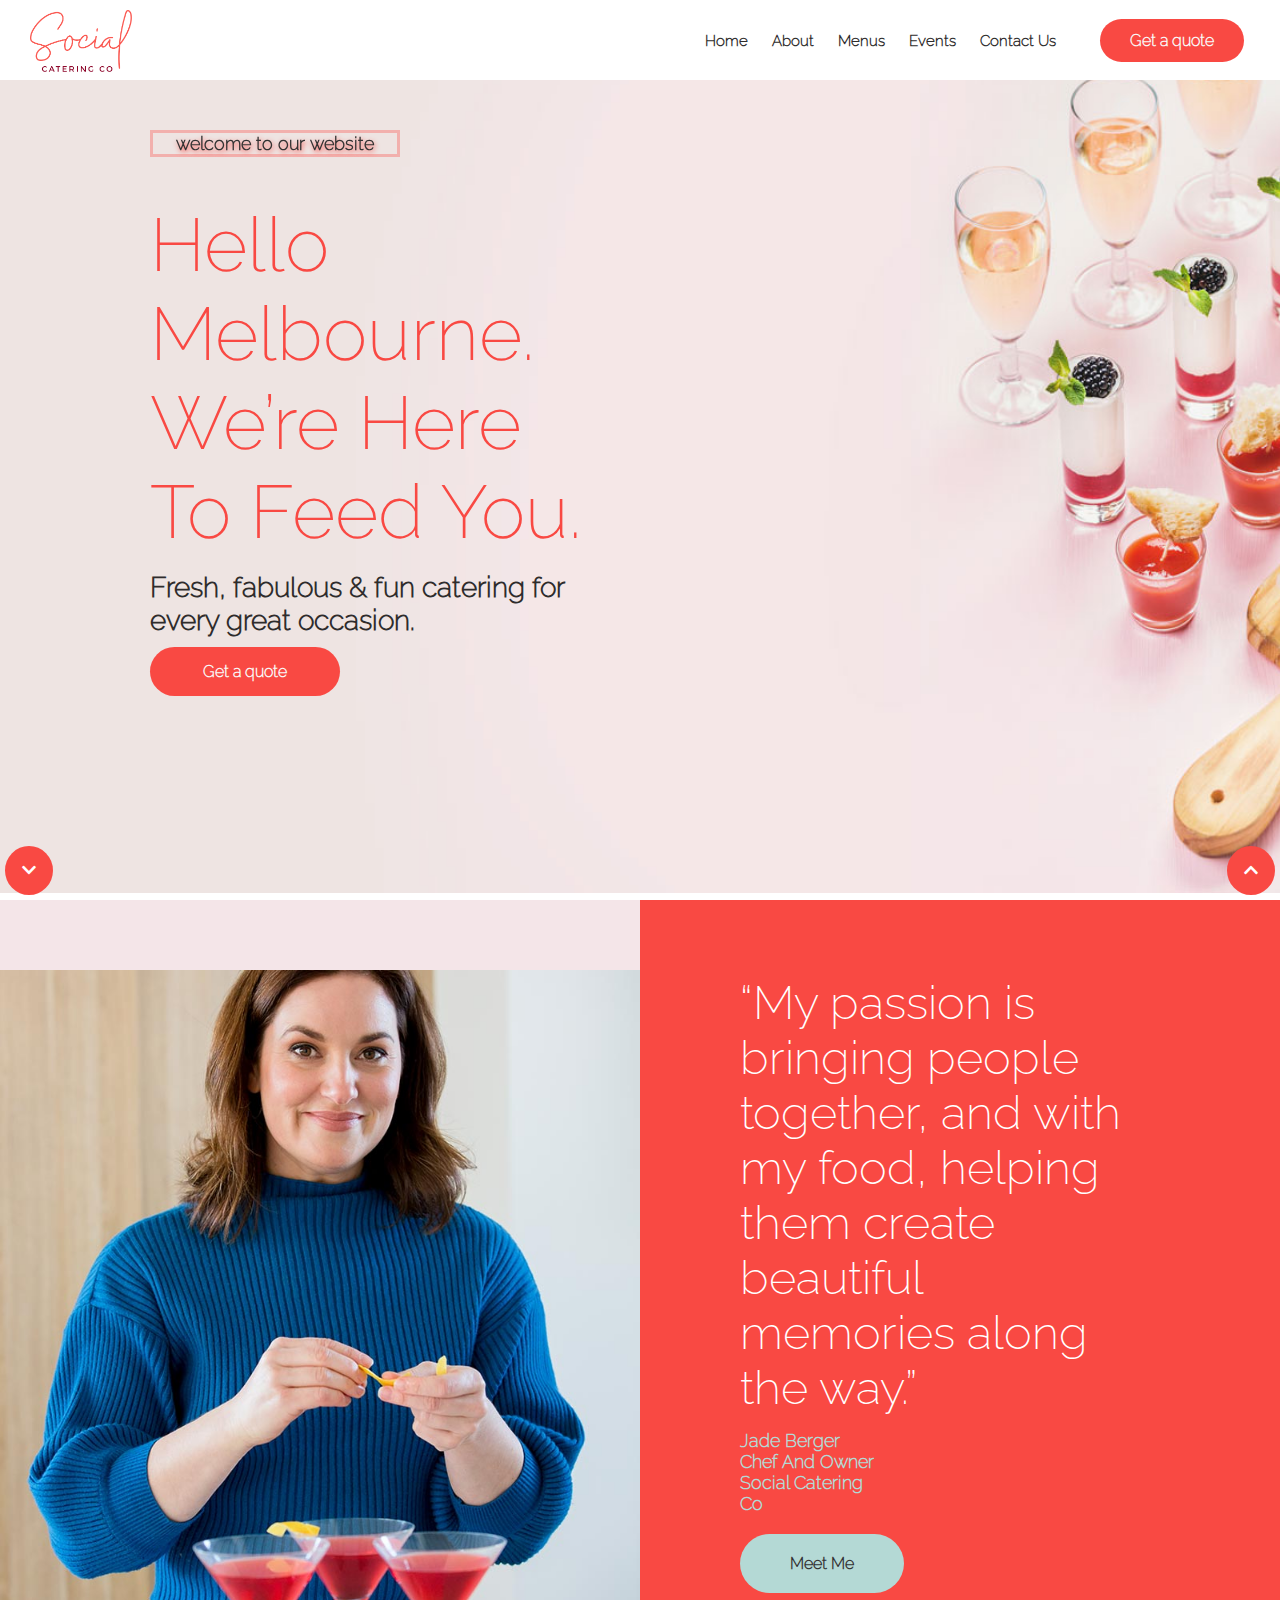
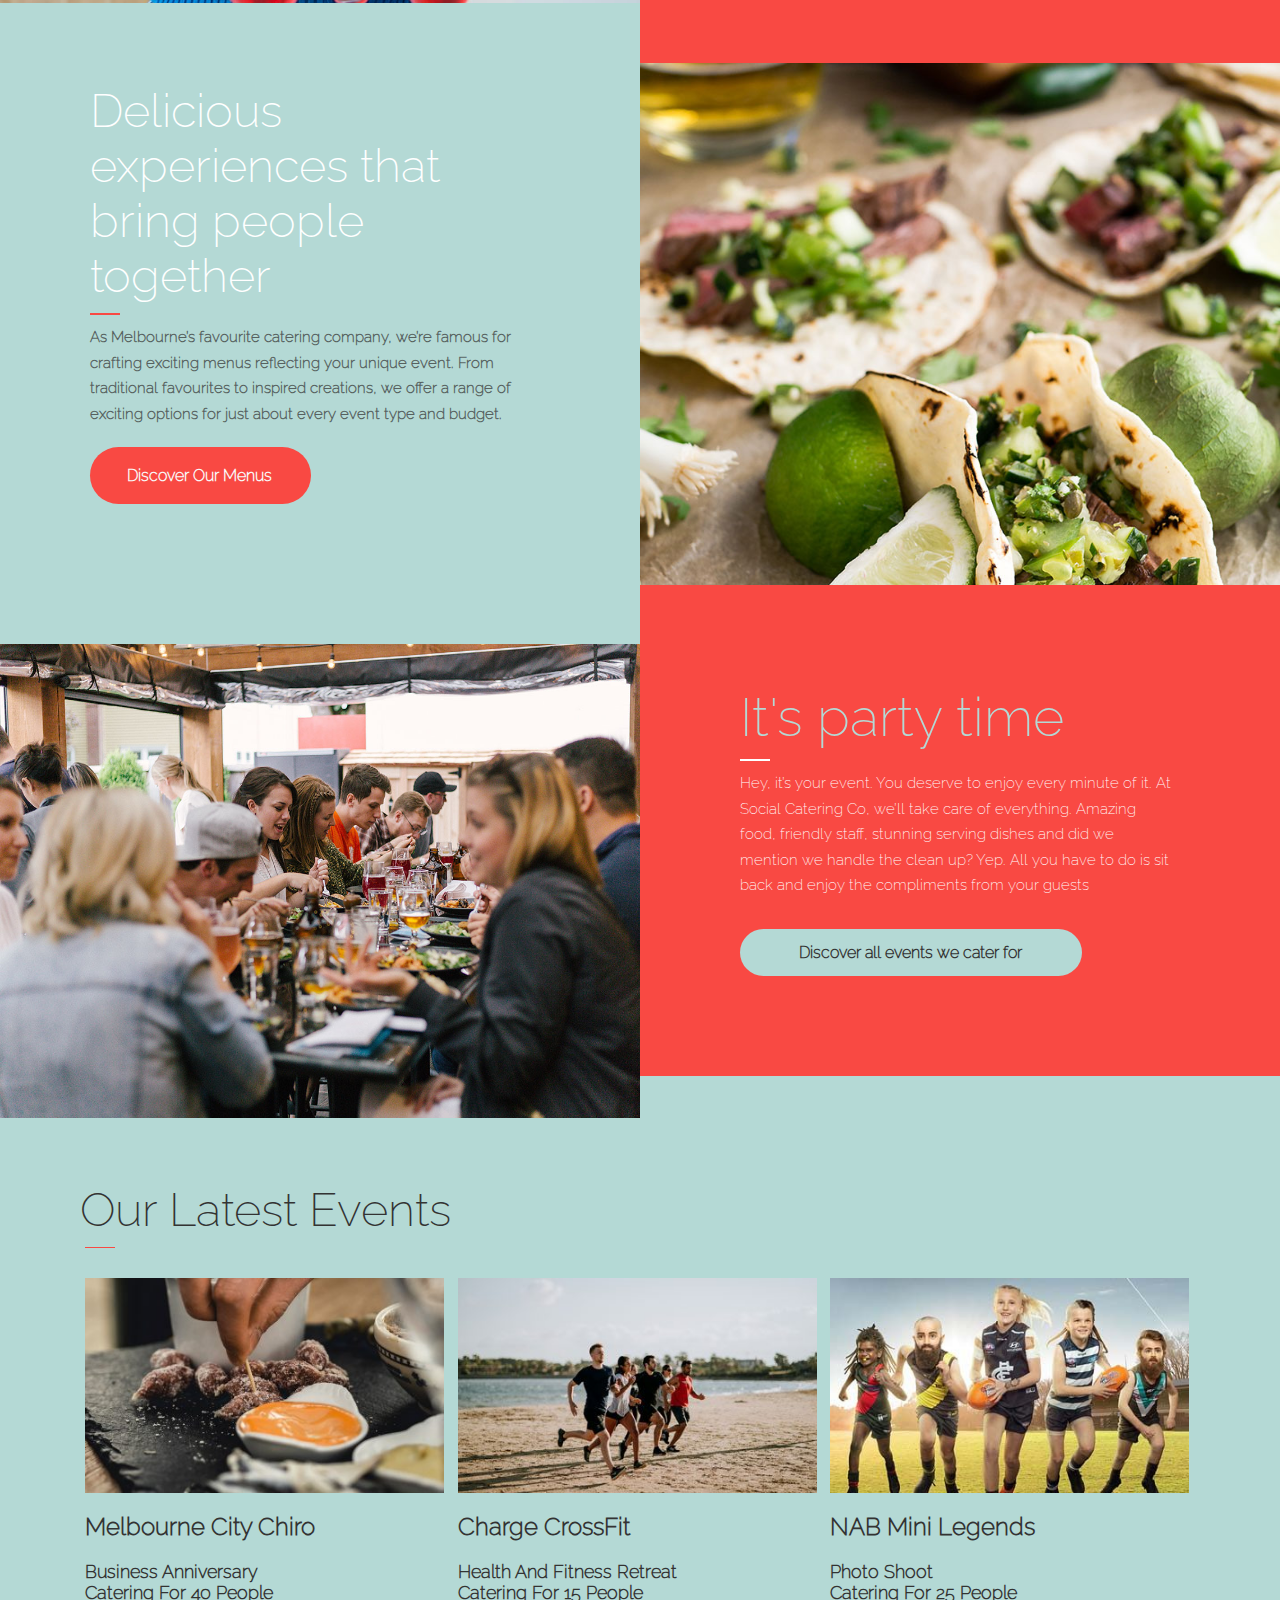
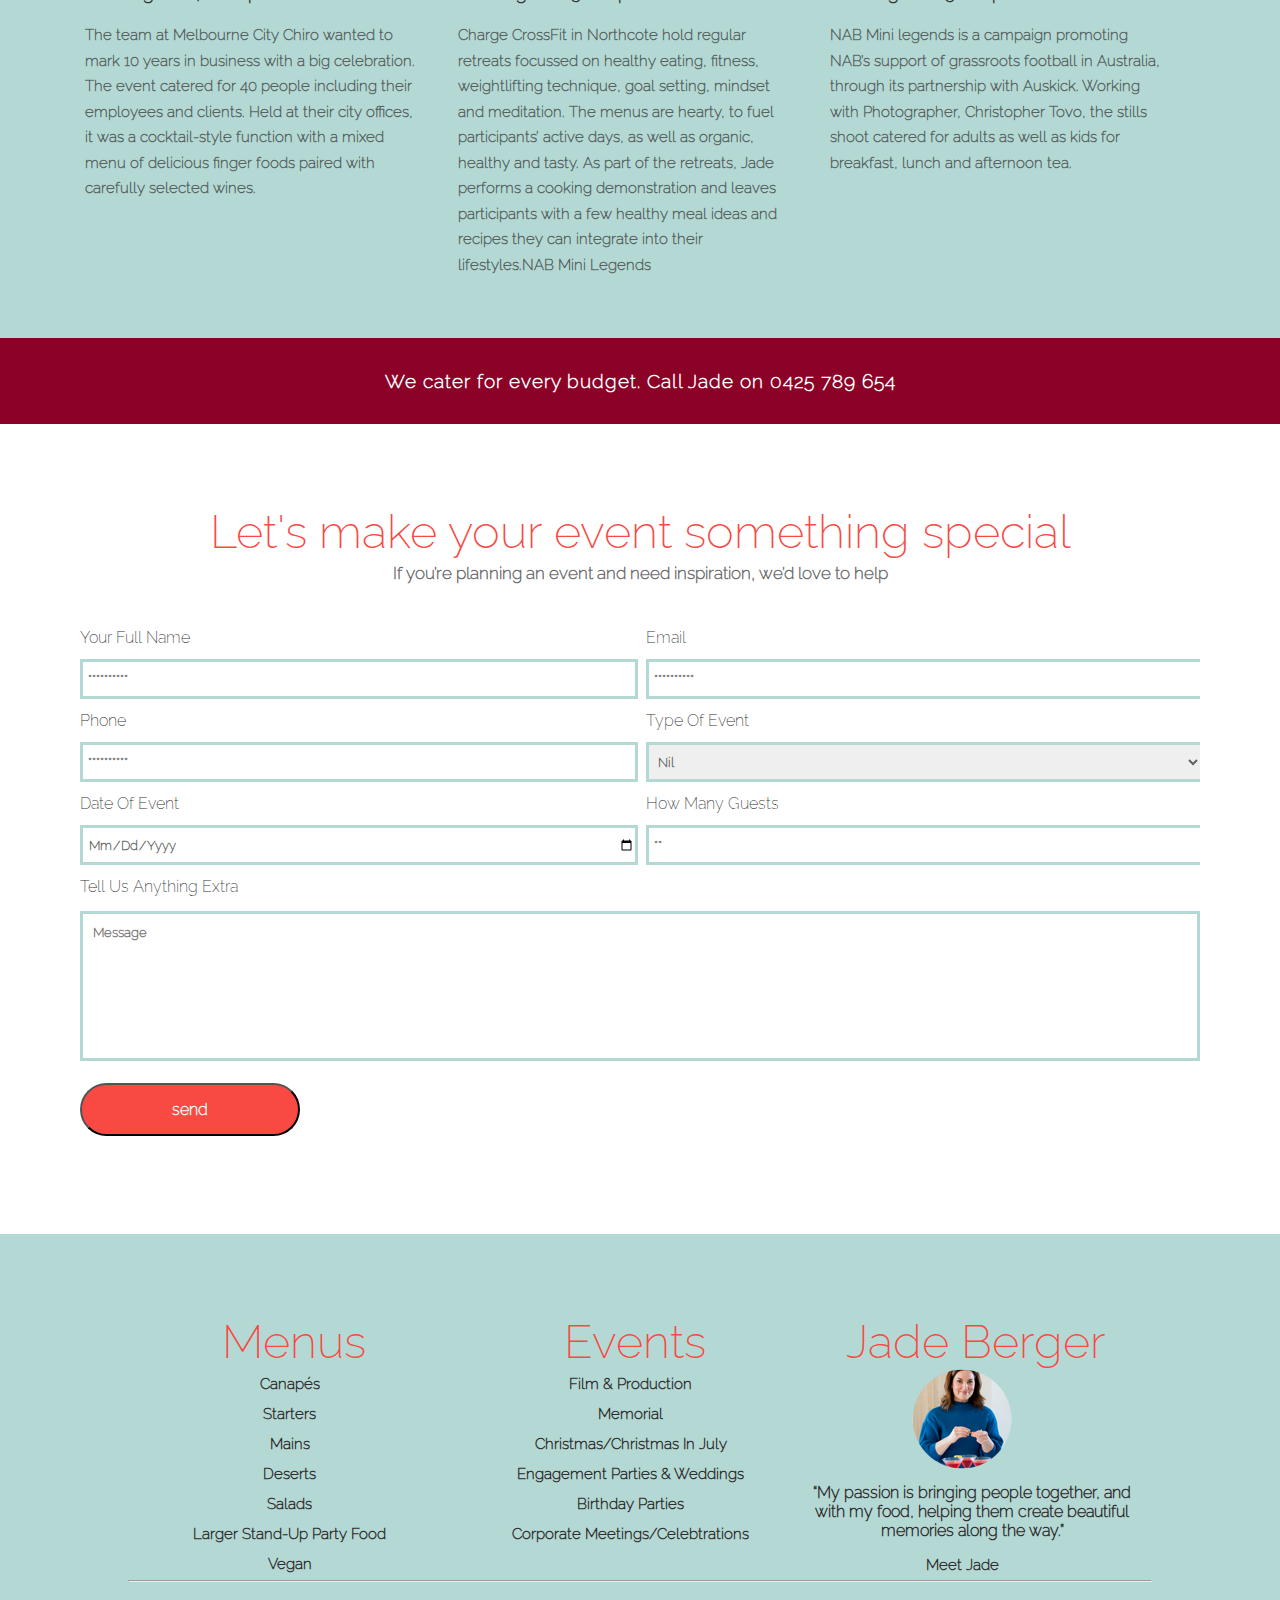
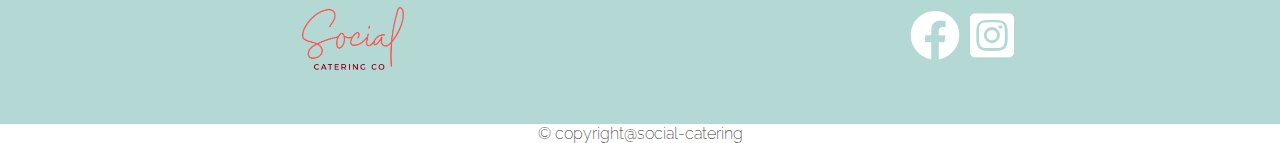
==== index.html @ 8fc6dffb "first-commit" ====
<!DOCTYPE html>
<html lang="en">
    <head>
        <meta charset="UTF-8">
        <title>Social Catering Co</title>
        <script src='https://www.google.com/recaptcha/api.js'></script>
        <link rel="stylesheet" href="assets/css/all.min.css">
        <link rel="stylesheet" href="assets/css/style.min.css">
    </head>
    <body>
        <div class="home-header" id="home">
            <div class="navbar">
                <div class="container">
                <div class="logo">
                    <img class="logo-img" src="/assets/img/logo.png" alt="logo">
                </div>
                <div class="nav">
                    <ul class="list">
                        <li class="list-item"><a class="list-link" href="#home">home</a></li>
                        <li class="list-item"><a class="list-link" href="#about">about</a></li>
                        <li class="list-item"><a class="list-link" href="#menus">menus</a></li>
                        <li class="list-item"><a class="list-link" href="#events">events</a></li>
                        <li class="list-item"><a class="list-link" href="quate.html">contact us</a></li>
                        <li class="list-item"><a class="button-link" href="quate.html" target="_blank"><span class="capital">get</span> a quote</a></li>
                    </ul>               
                </div>   
            </div>
             <!-- <div class="head-button">
                <a class="button-link" href="#">get a quote</a>
            </div> -->
      
        </div>
                <div class="welcome">
                    welcome to our website
                </div>
                <div class="header-content">
                    <div class="container">
                    <h1 class="header-content-title">hello melbourne. we’re here to feed you.</h1>
                    <p class="header-content-desc"><span class="capital">fresh,</span> fabulous & fun catering for every great occasion.</p>
                    <a class="button-link" href="quate.html" target="_blank"><span class="capital">get</span> a quote</a>
                
                    </div>                   
                </div>
        
            
        </div>
        <!--End of home-header-->

        <div class="chef" id="about">
            <div class="chef-pic">
                <img class="chef-img" src="assets/img/jade-drinks.jpg" alt="chef picture">
                <!--<div class="overlay">
                    <div class="overlay-content">
                    <h2 class="overlay-head">i'm jade</h2>
                </div>
            </div>-->
                
            </div>
            
            <div class="chef-info">
                <div class="container">
                <h2 class="title">
                   <span class="capital"> “my</span> passion is bringing people together, and with my food, helping them create beautiful memories along the way.”
                </h2>
                <h5 class="chef-name">
                    jade berger chef and owner
                    social catering co
               </h5>
                <a class="button-link" href="about.html" target="_blank">meet me</a>
            
                </div>
            </div>
        </div>
        <!--End of chef-->
        <div class="experiences"  id="menus">
                <div class="experience-example">
                    <div class="container">
                    <h2 class="title"><span class="capital">delicious</span> experiences that bring people together</h2>
                    <div class="line"></div>
                    <p class="description"><span class="capital">as melbourne’s </span>favourite catering company, we’re famous for crafting exciting menus reflecting your unique event. From traditional favourites to inspired creations, we offer a range of exciting options for just about every event type and budget.</p>
                    <a class="button-link" href="menus.html">discover our menus</a>
                    </div>
                </div>
            <div class="experience-pic">
                <img class="experience-img" src="assets/img/mexican.jpg" alt="mexican">
            </div>
        </div>
        <div class="co-events" id="events">
            <div class="event-pic">
                <img class="event-img" src="assets/img/company-events.jpg" alt="company events">
            </div>
            <div class="party">
                <div class="container">
                <h2 class="title"><span class="capital">it's</span> party time</h2>
            
                <div class="line"></div>
                <p class="description"><span class="capital">hey</span>, it’s your event. <span class="capital">you</span> deserve to enjoy every minute of it. <span class="capital">at social catering co,</span> we’ll take care of everything. <span class="capital">amazing</span> food, friendly staff, stunning serving dishes and did we mention we handle the clean up? Yep. All you have to do is sit back and enjoy the compliments from your guests
                </p>
                <a class="button-link" href="menus.html"><span class="capital">discover</span> all events we cater for </a>
               </div>
        </div>
    </div>
    <!--End of co-event-->

    <div class="least-Events">
        
        <div class="event-head">
            <h2 class="title">our latest events</h2>
            <div class="line"></div>
        </div>
        <div class="container">
        <div class="event-example">
            <img class="event-example-img" src="assets/img/1.jpg" alt="Melbourne City Chiro">
            <h3 class="event-header">melbourne city chiro</h3>
            <h4 class="event-sub-header">business anniversary catering for 40 people</h4>
            <p class="description"><span class="capital">the</span> team at <span class="capital">melbourne city chiro </span> wanted to mark 10 years in business with a big celebration. <span class="capital">the</span> event catered for 40 people including their employees and clients. <span class="capital">held</span> at their city offices, it was a cocktail-style function with a mixed menu of delicious finger foods paired with carefully selected wines.</p>
        </div>
        <div class="event-example">
            <img class="event-example-img" src="assets/img/2.jpg" alt="Charge CrossFit">
            <h3 class="event-header">Charge CrossFit</h3>
            <h4 class="event-sub-header">health and fitness retreat
                catering for 15 people</h4>
            <p class="description"><span class="capital">charge crossFit</span> in <span class="capital">northcote</span> hold regular retreats focussed on healthy eating, fitness, weightlifting technique, goal setting, mindset and meditation. The menus are hearty, to fuel participants’ active days, as well as organic, healthy and tasty. As part of the retreats, Jade performs a cooking demonstration and leaves participants with a few healthy meal ideas and recipes they can integrate into their lifestyles.NAB Mini Legends</p>
        </div>
        <div class="event-example">
            <img class="event-example-img" src="assets/img/3.jpg" alt="NAB Mini Legends">
            <h3 class="event-header">NAB Mini Legends</h3>
            <h4 class="event-sub-header" ><span class="capital">photo shoot<br>
                catering </span>for 25 people</h4>
            <p class="description"><span class="uppercase">nab</span> <span class="capital">mini</span> legends is a campaign promoting NAB’s support of grassroots football in Australia, through its partnership with Auskick. Working with Photographer, Christopher Tovo, the stills shoot catered for adults as well as kids for breakfast, lunch and afternoon tea.</p>
        </div>
    </div>
    </div>
    <!--End of least Events-->
    <div class="phone">
        <div class="phone-number">
            <span class="capital">we</span>
            cater for every budget. <span class="capital">call jade</span> on 0425 789 654
        </div>
    </div>
    <!--End of phone-->
    <div class="contact" id="contact-us">
        <div class="contact-header">
            <h2 class="title">
                <span class="capital">let's</span> make your event something special
            </h2>
            <p class="description">
                <span class="capital">if</span> you’re planning an event and need inspiration, we’d love to help
            </p>
        </div>
        <form  method="post" class="contact-form">
            <div class="container">
        <div class="inputs-1">
            <label for="full-name" class="labels">your full name</label><br>
            <input type="text" name="full-name" id="full-name" placeholder="**********" required class="inputs"/><br>
            <label for="phone" class="labels">phone</label><br>
            <input type="tel" name="phone" id="phone" placeholder="**********" class="inputs"/><br>
            <label for="date" class="labels">date of event</label><br>
            <input type="date" name="date" id="date" class="inputs"/><br>
        </div>
        <div class="inputs-2">
            <label for="email" class="labels">email</label><br>
            <input type="email" name="email" id="email" placeholder="**********" required class="inputs"/><br>
            <label for="event-type" class="labels">type of event</label><br>
            <select name="type of event" id="event-type" class="inputs">
                <option value="option-one" class="option">nil</option>
                <option value="option-two" class="option">memorial</option>
                <option value="option-three" class="option">christmas/ christmas in july</option>
                <option value="option-four" class="option">engagement parties & weddings</option>
                <option value="option-five" class="option">burthday parties</option>
                <option value="option-six" class="option">weddings</option>
                <option value="option-seven" class="option">corporate meetings / celebration</option>
                <option value="option-eight" class="option">other</option>
            </select> <br>
            <label for="guests" class="labels">how many guests</label><br>
            <input type="text" placeholder="**" class="inputs"/><br>
        </div>
        </div>
        <label for="message" class="labels">tell us anything extra</label><br>
        <textarea name="message" id="message" cols="30" rows="10" class="textarea-input" placeholder="message"></textarea>
        <div class="g-recaptcha" data-sitekey="6Ldbdg0TAAAAAI7KAf72Q6uagbWzWecTeBWmrCpJ"></div>  <!---RECAPTCHA-->
        <input type="submit" value="send" class="button-link">
    </form>
    <!-- <input list="type of event">
    <datalist id="type of event">
        <option> 
         <option value="nil">
         <option value="memorial js">
         <option value="christmas/ christmas in july">
         <option value="engagement parties & weddings">
         <option value="burthday parties"> 
         <option value="weddings">            
         <option value="corporate meetings / celebration">
         <option value="other">
     </datalist> -->
    </div>
    <!--End of contact-->
    
    <div class="creator-info">
        <div class="container">
        <div class="creator-info-item">
            <h4 class="title">menus</h4>
            <ul class="list">
                <li class="list-item"><a href="#" class="list-link">canapés</a></li>
                <li class="list-item"><a href="#" class="list-link">starters</a></li>
                <li class="list-item"><a href="#" class="list-link">mains</a></li>
                <li class="list-item"><a href="#" class="list-link">deserts</a></li>
                <li class="list-item"><a href="#" class="list-link">salads</a></li>
                <li class="list-item"><a href="#" class="list-link">larger stand-up party food</a></li>
                <li class="list-item"><a href="#" class="list-link">vegan</a></li>
            </ul>
        </div>
        <div class="creator-info-item">
            <h4 class="title">events</h4>
            <ul class="list">
                <li class="list-item"><a href="#" class="list-link">Film & Production</a></li>
                <li class="list-item"><a href="#" class="list-link">Memorial</a></li>
                <li class="list-item"><a href="#" class="list-link">Christmas/Christmas in July</a></li>
                <li class="list-item"><a href="#" class="list-link">Engagement Parties & Weddings</a></li>
                <li class="list-item"><a href="#" class="list-link">Birthday parties</a></li>
                <li class="list-item"><a href="#" class="list-link">Corporate Meetings/Celebtrations</a></li>
            </ul>
            
        </div>
        <div class="creator-info-item">
            <h4 class="title">jade berger</h4>
            <div class="jade-info">
                <img class="jade-photo" src="assets/img/4.png" alt="jade">
                <a href="#" class="link">“My passion is bringing people together, and with my food, helping them create beautiful memories along the way.”
                    </a>
                <a href="#" class="list-link">Meet Jade</a>
            </div>
            
        </div>
    </div>
        <hr class="line">
        <div class="footer" id="footer">
            <div class="logo">
                <img class="logo-img" src="/assets/img/logo.png" alt="logo">
            </div>
            <div class="socail">
               <a class="icon" href="https://www.facebook.com/"> <i class="fab fa-facebook"></i></a>
               <a class="icon" href="https://www.instagram.com/"> <i class="fab fa-instagram-square"></i></a>
            </div>
        </div>
    </div>
    <div class="End">
    <div class="arrow">
        <a href="#footer" class="down-link"><i class="fas fa-chevron-down"></i></a>
        <a href="#home" class="up-link"><i class="fas fa-chevron-up"></i></a>
    </div>
        <div class="copyright">&#169; copyright@social-catering</div>
    
</div>
    </body>
</html>
---- assets/css/style.min.css ----
*{margin:0;padding:0;box-sizing:border-box}html{--mainColor:#f94943;--mainColorOp:#f9494356;--secColor:rgb(46, 44, 44);--mainColorOp2:#f9494383;--backColor:rgb(180, 217, 213)}@font-face{src:url(../Raleway-ExtraLight.ttf);font-family:Raleway}body{font-family:Raleway,Sans-serif;text-shadow:#f94943;color:#333}.navbar{width:100%;margin:auto;overflow:hidden;height:80px;background-color:#fff;position:fixed}.navbar .container{margin:10px}@media (max-width:576px){.navbar{height:90px;padding:0}.navbar .container{margin:10px 0;padding:0}}.logo{float:left;width:52%;margin-left:20px}@media (max-width:576px){.logo{width:20%;margin-left:10px}}@media (min-width:576px) and (max-width:767.98px){.logo{width:30%}}.logo-img{width:101.63px}@media (max-width:576px){.logo-img{width:96px}}.nav{overflow:hidden;margin:0;padding-top:9px;height:100%}@media (max-width:576px){.nav{width:73%;margin-right:0;padding-top:20px}}.list{list-style:none}.list-item{display:inline-block;margin-left:20px}.list-link{text-decoration:none;color:var(--secColor);text-transform:capitalize;font-size:15px;font-weight:600}.list-link:hover{padding:8px 5px;transition:.75s;background-color:var(--mainColorOp);text-shadow:5px 2px 5px var(--mainColor);font-weight:bolder}@media (max-width:576px){.list{margin-left:6px}.list-item{margin-left:7px}.nav .button-link{width:120px;font-size:10px}.nav .list-link{font-size:12px}}@media (min-width:576px) and (max-width:767.98px){.list{margin-left:0}.list-item{margin-left:4px}.list-item{margin-top:0}.nav .button-link{width:120px;font-size:10px}.nav .list-link{font-size:12px}}.button-link{display:block;color:#f9f9f9;background-color:var(--mainColor);text-decoration:none;border-radius:50px;font-weight:600}.list .button-link{margin-left:20px;padding:12px 30px}@media (max-width:576px){.list-item .button-link{width:70px;margin-left:0;padding:8px}}.header-content{background-image:url(../img/Social-catering.jpg);background-size:cover;height:100vh;text-align:left;padding-top:200px;background-position-x:-72px;background-position-y:-7px;background-repeat:no-repeat;padding-left:150px;background-attachment:fixed}.header-content-title{width:100%;font-weight:100;font-size:75px;text-transform:capitalize;color:var(--mainColor)}@media (max-width:576px){.header-content-title{font-size:40px;width:261px;margin-top:20px}}@media (min-width:576px) and (max-width:767.98px){.header-content-title{font-size:40px;width:261px;margin-top:20px}}.header-content .container{width:39%}@media (max-width:576px){.header-content .container{width:90%}}.header-content-desc{font-size:28px;color:var(--secColor);font-weight:600;padding-top:15px}@media (max-width:576px){.header-content-desc{font-size:16px}}@media (min-width:576px) and (max-width:767.98px){.header-content-desc{font-size:18px}}.capital{text-transform:capitalize}.header-content .button-link{width:190px;margin-top:10px;padding:15px 40px;text-align:center}.welcome{font-size:18px;position:sticky;top:130px;left:150px;border:3px solid var(--mainColorOp);width:250px;text-align:center;text-shadow:1px 2px 5px var(--mainColor);font-weight:600;animation-name:welcome;position:absolute;animation-duration:4s;animation-timing-function:linear;animation-delay:1s;animation-iteration-count:infinite;animation-direction:alternate-reverse}@keyframes welcome{from{left:20px}to{left:200px;background-color:var(--mainColorOp2);color:#fff}}@media (max-width:576px){.welcome{font-size:15px}}.chef{overflow:hidden;background-color:#f4e5e8;background-size:cover}.chef-pic{width:50%;float:left;margin:auto}.chef-img{width:100%;margin-left:0;margin-top:70px;display:block}.chef-info{width:50%;background-color:var(--mainColor);text-align:center;float:left;margin:auto;height:100%}@media (max-width:576px){.chef-info,.chef-pic{float:none;width:100%;margin-top:0;padding-top:0}.chef-info{margin-top:-5px;margin-bottom:60px}}@media (min-width:576px) and (max-width:767.98px){.chef-info,.chef-pic{float:none;width:100%;margin-top:0;padding-top:0}.chef-info{margin-top:-5px;margin-bottom:60px}}.chef .container{margin:75px 100px;text-align:left}.title{width:93%;font-size:47px;font-weight:lighter;color:#fff}.chef-name{color:var(--backColor);font-size:18px;width:31%;margin-top:15px;text-transform:capitalize}.chef .button-link{margin-top:20px;background-color:var(--backColor);width:fit-content;padding:20px 50px;text-transform:capitalize;color:#333}@media (max-width:576px){.chef .title{font-size:35px;width:120%;padding:0;margin-top:0}.chef .container{padding:60px;margin:0}.chef-name{font-size:smaller}.chef .button-link{width:80px;padding:8px 5px;font-size:12px;text-align:center;margin-top:6px}}@media (min-width:576px) and (max-width:767.98px){.chef .title{font-size:35px;width:100%;padding:0;margin-top:0}.chef-name{font-size:18px}.chef .button-link{width:120px;padding:8px 5px;font-size:15px;text-align:center;margin-top:20px}}.experiences{overflow:hidden;margin-top:-65px}.experiences .container{padding:120px 90px;margin-top:-40px;overflow:hidden}.experience-example{width:50%;background-color:var(--backColor);float:left;margin:auto;height:100%}@media (max-width:576px){.experience-example{float:none;width:100%;margin-top:0;padding-top:0}.experience-example{margin-top:0}}.experience-title{color:var(--mainColor);width:74%;font-size:47px;font-weight:lighter}@media (max-width:576px){.experience-title{width:100%}}.line{background-color:var(--mainColor);height:2px;width:30px;margin-top:10px;margin-bottom:10px}.description{line-height:34px;color:#333;font-weight:bolder;width:96%}@media (max-width:576px){.experiences .description{margin-bottom:0}}.experiences .button-link{width:221px;padding:19px 37px;margin-top:20px;text-transform:capitalize;margin-bottom:0}.experience-pic{width:50%;float:left;margin-top:60px}@media (max-width:576px){.experience-pic{float:none;width:100%;margin-top:0;padding-top:0}}.experience-img{width:100%}@media (max-width:576px) and (min-width:576px) and (max-width:767.98px){.experience-img{margin-top:0}}.co-events{overflow:auto;margin-top:-122px;background-color:var(--backColor)}.event-pic{width:50%;margin:auto;float:left;margin-top:59px}.event-img{width:100%;height:474px}.party{width:50%;margin:auto;float:left;background-color:var(--mainColor);height:100%}.party .title{color:var(--backColor);font-size:54px;font-weight:lighter}.co-events .container{margin:100px}.party .description{width:98%;color:#fff;font-weight:lighter}.party .line{background-color:#fff}.party .button-link{width:342px;padding:14px 59px;color:#333;font-weight:bolder;background-color:var(--backColor);margin-top:30px}@media (max-width:576px){.party{float:none;width:100%;margin:0;padding-top:0;margin-left:0}.event-pic{float:none;width:100%;padding:0;margin-top:100px}.party-img{width:100%;margin:0;padding:0}.party .title{font-size:35px;padding:0;margin:0}.co-events .container{margin-top:-5px;margin-left:60px;padding:60px 0}.party .button-link{width:190px;padding:10px 8px;font-size:12px;text-align:center;margin-top:6px}}.least-Events{margin:0;background-color:var(--backColor);padding:60px 80px}@media (max-width:576px){.least-Events{float:none;width:100%;margin-top:-50px;padding-top:0;padding-left:60px}}.least-Events .container{overflow:auto}@media (max-width:576px){.least-Events .container{margin-top:0;padding-top:0;padding-left:0;margin:0}}.uppercase{text-transform:uppercase}.least-Events .title{text-transform:capitalize;color:#333}@media (max-width:576px){.least-Events .title{font-size:35px;padding:0;margin:0}}.event-example{width:30.33%;margin:auto;float:left;margin-right:28px;margin-top:20px;margin-left:5px}@media (max-width:576px){.event-example{float:none;width:100%;padding:0;margin-top:15px}}.event-example-img{width:359px}.least-Events .line{height:1px;margin-left:5px}.event-header{font-size:24px;margin:15px 0 20px;text-transform:capitalize}.event-sub-header{font-size:18px;font-weight:700;margin:15px 0 20px;text-transform:capitalize;width:71%}@media (max-width:576px){.event-example,.event-header{width:100%}.event-sub-header{width:80%}.event-example-img{width:90%}}.description{font-size:15px;width:100%;line-height:1.7;font-weight:600;color:#333333ba}@media (max-width:576px){.description{width:90%;font-size:14px}}.phone{background-color:#8c0227;text-align:center;padding:32px 0}.phone-number{color:#fff;font-size:19px;font-weight:600;letter-spacing:1px}@media (max-width:576px){.phone-number{font-size:14px}}@media (min-width:576px) and (max-width:767.98px){.phone-number{font-size:18px}}.contact{padding:80px}@media (max-width:576px){.contact{padding:60px}}.contact-header{text-align:center;margin-bottom:40px}@media (max-width:576px){.contact-header{width:100%}}.contact .title{color:var(--mainColor);width:100%}@media (max-width:576px){.contact .title{font-size:32px}}.contact .description{font-size:17px;margin-left:0}@media (max-width:576px){.contact .description{font-size:15px;margin-left:0}}.contact .container{overflow:hidden}.inputs-1{width:48%;float:left;margin-right:18px}@media (max-width:576px){.inputs-1{width:100%;float:none}}.inputs-2{width:48%;float:left;margin-left:10px}@media (max-width:576px){.inputs-2{width:100%;float:none;margin-left:0}}.inputs{width:558px;height:40px;margin:12px 0;color:rgba(51,51,51,.753);font-weight:700;text-transform:capitalize;font-family:Raleway;transition:width .4s ease-in-out;border:3px solid var(--backColor);padding-left:5px;cursor:pointer}@media (max-width:576px){.inputs{width:100%;float:none}}.option,.textarea-input{height:150px;width:100%;padding:10px;color:rgba(51,51,51,.753);font-weight:700;text-transform:capitalize;font-family:Raleway;transition:width .4s ease-in-out;margin-top:15px;border:3px solid var(--backColor);resize:none}.labels{text-transform:capitalize}.contact .button-link{padding:15px 90px;font-size:16px;font-family:Raleway;margin:18px 0}.g-recaptcha{margin-top:18px}.inputs :focus{border:4px solid #a6dbd6}.creator-info{background-color:var(--backColor);text-align:center;overflow:hidden}.creator-info .container{padding:80px 0;text-align:center;width:80%;margin:0 109px}.creator-info .list-item{display:block}.creator-info .list-link{line-height:30px}.creator-info .title{color:var(--mainColor);text-transform:capitalize;margin-left:26px}.creator-info-item{width:33.33%;float:left}.creator-info .line{width:80%;height:1px;color:#fff;margin:auto}.footer{margin-top:25px}.footer .logo{float:left;margin-bottom:10px}.footer .logo-img{margin-bottom:40px}.socail{width:100%}.icon{color:#fff;font-size:50px;margin-left:-18px;margin-right:24px;margin-top:20px}.icon :hover{color:var(--mainColor)}.fa-instagram-square{border-radius:50%}.jade-info .link{display:inline-block;text-decoration:none;color:#2e2c2c;font-weight:700;text-align:center;margin-top:10px;margin-left:20px;margin-bottom:10px}.jade-photo{display:inline-block}@media (max-width:576px){.creator-info .container{padding:60px 0;text-align:center;width:100%;margin:0}.creator-info .title{font-size:25px;font-weight:700}.creator-info-item{width:100%;float:none;margin-bottom:15px}.footer{margin-left:80px}}@media (min-width:576px) and (max-width:767.98px){.creator-info .container{padding:70px 0;text-align:center;width:90%;margin:0}.creator-info .title{font-size:29px;font-weight:700}.creator-info-item{width:100%;float:none;margin-bottom:20px}.footer{margin-left:80px}}@media (max-width:991.98px){.creator-info .container{padding:70px 0;text-align:center;width:90%;margin:0}.creator-info .title{font-size:29px;font-weight:700}.creator-info-item{width:100%;float:none;margin-bottom:20px}.footer{margin-left:80px}}.down-link,.up-link{display:inline-block;background-color:var(--mainColor);position:fixed;padding:15px 17px;color:#fff;border-radius:50%;margin:5px;transition:.23s}.up-link{right:0;bottom:0}.down-link{bottom:0;left:0}.End{text-align:center}.copyright{display:inline-block}
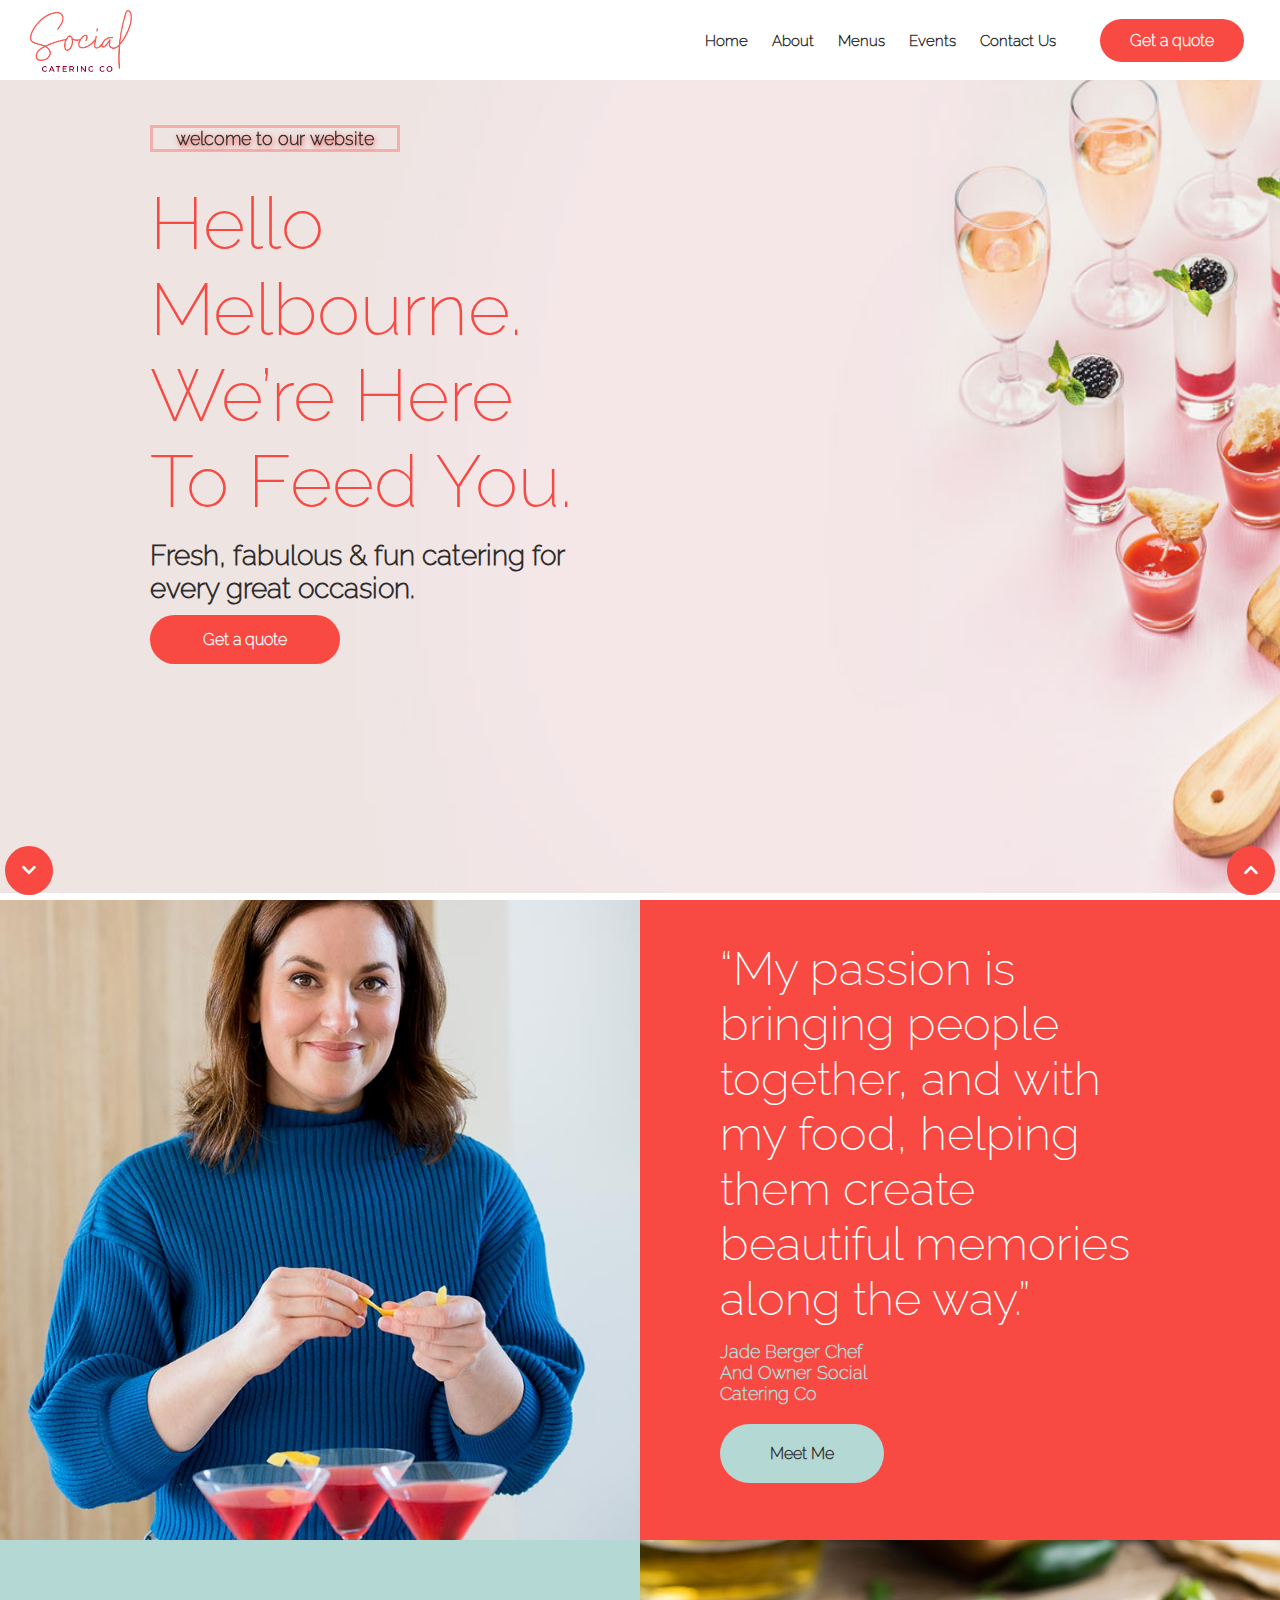
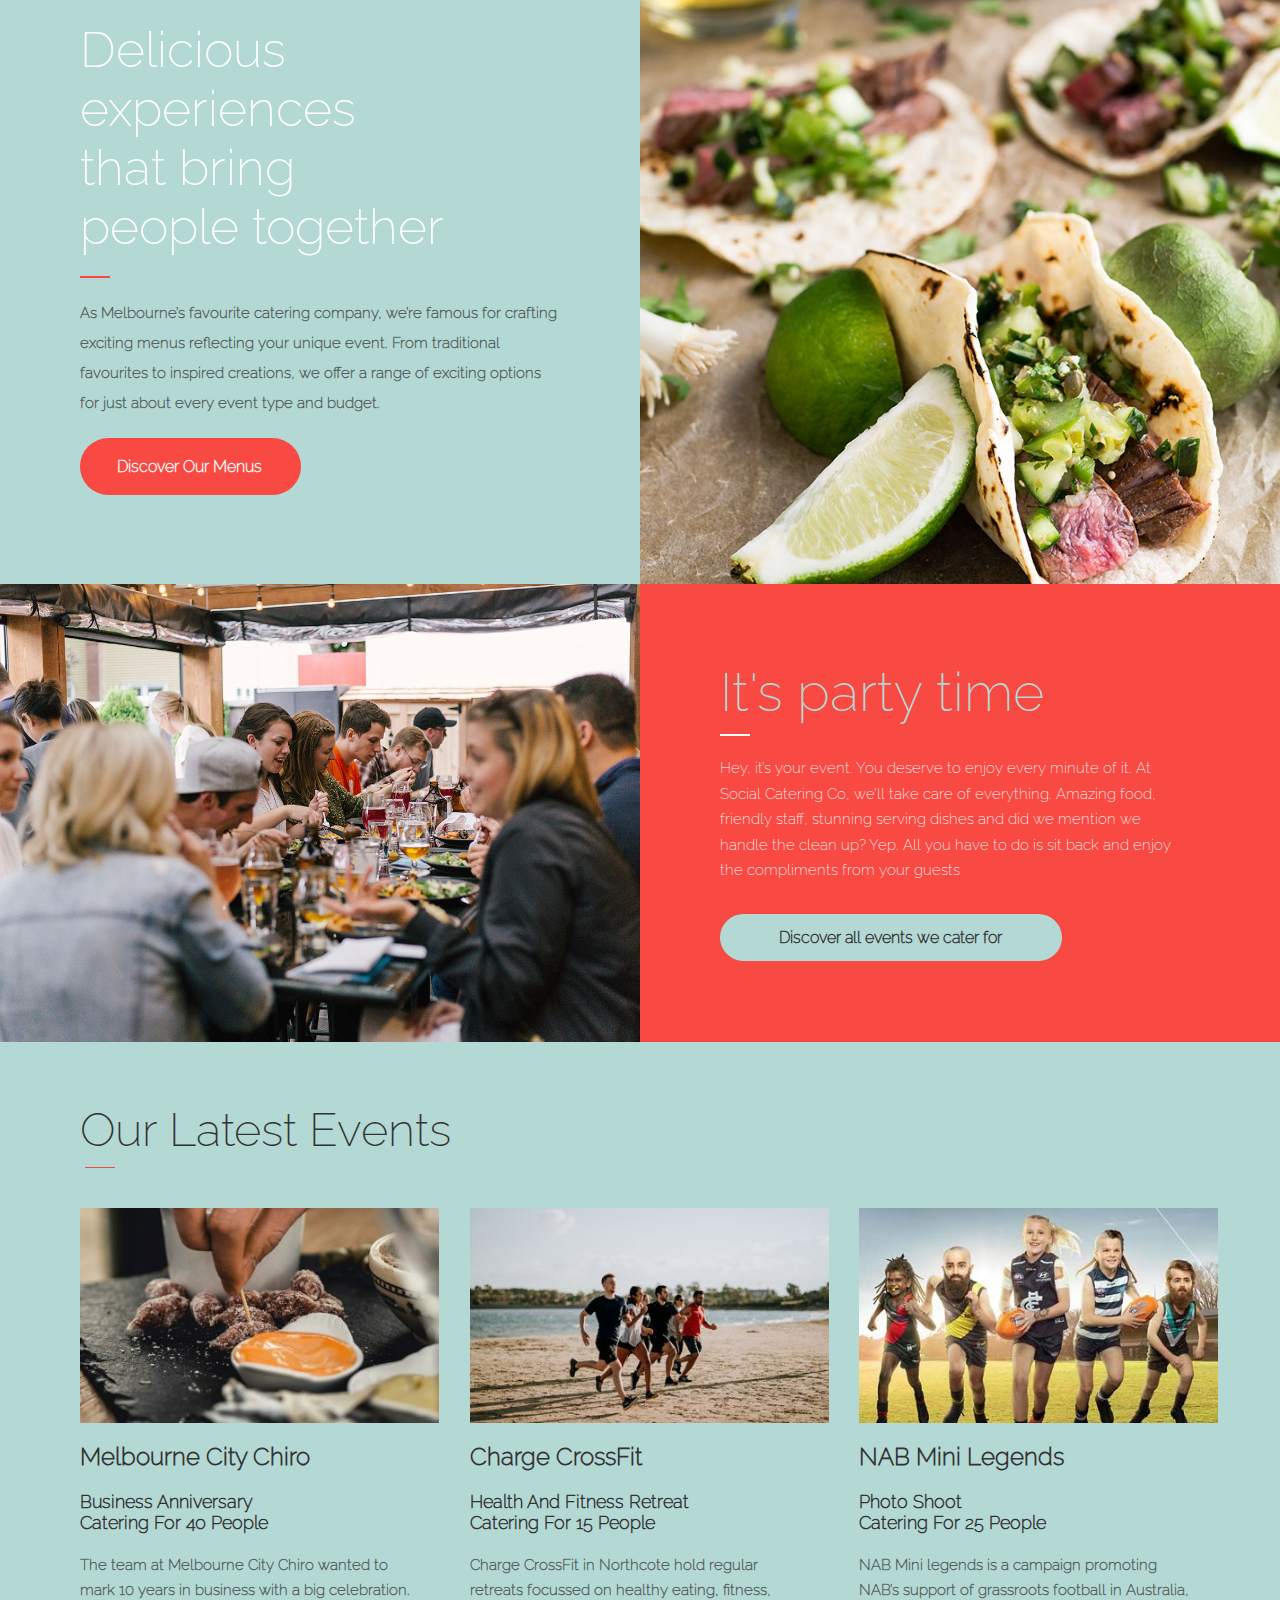
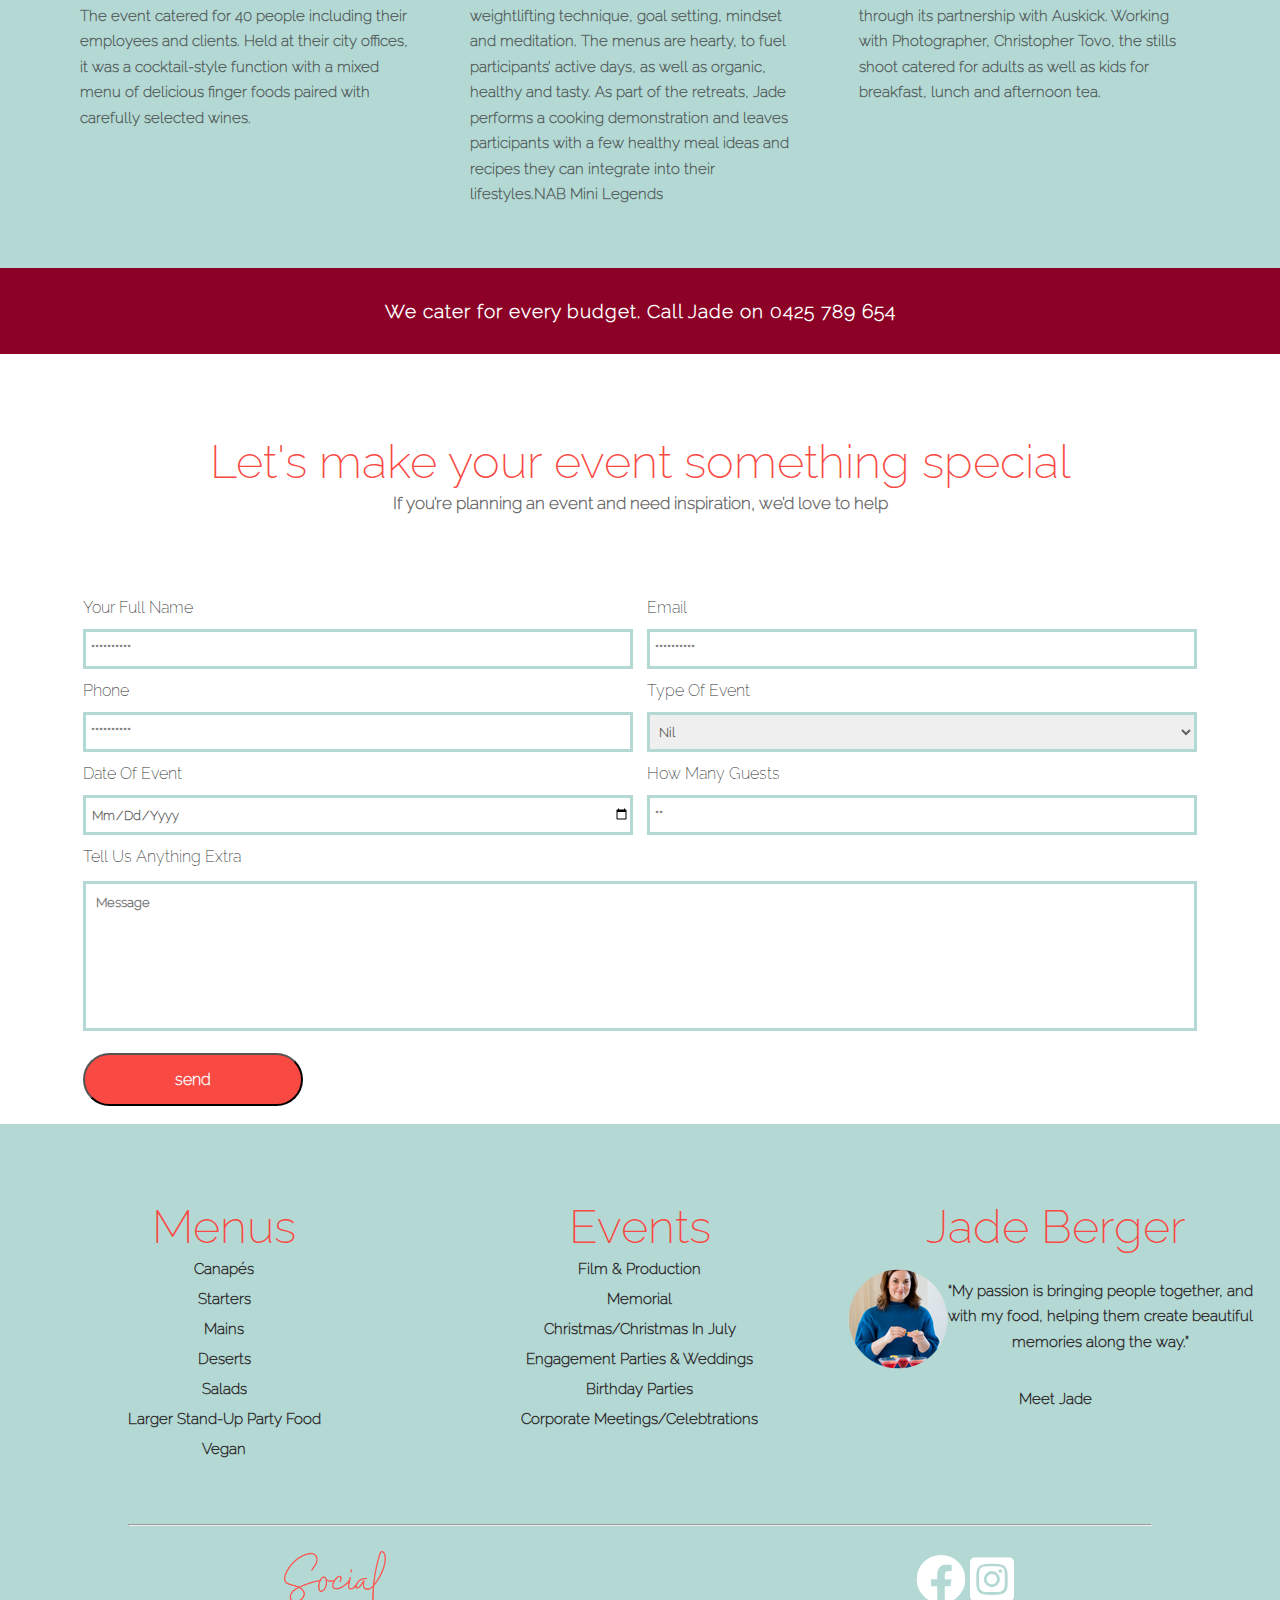
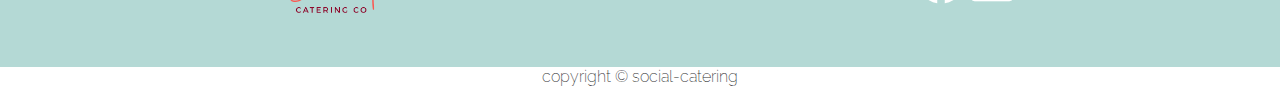
==== commit 434c12b3: "using flexbox" ====
--- a/index.html
+++ b/index.html
@@ -1,18 +1,22 @@
 <!DOCTYPE html>
 <html lang="en">
     <head>
-        <meta charset="UTF-8">
+        <meta charset="UTF-8"> <!--charset=ترمييييز-->
+        <!--<meta http-equiv="refresh" content="2"/>-->
+        <meta name="description" content="As Melbourne’s favourite catering company, we’re famous for crafting exciting menus reflecting your unique event. From traditional favourites to inspired creations, we offer a range of exciting options for just about every event type and budget."/>
+        <meta name="keyword" content="Catering ,Melbourne’s ,budget ,jade" />
+        <meta name="viewport" content="width=device-width, initial-scale=1, shrink-to-fit=no">
         <title>Social Catering Co</title>
         <script src='https://www.google.com/recaptcha/api.js'></script>
         <link rel="stylesheet" href="assets/css/all.min.css">
         <link rel="stylesheet" href="assets/css/style.min.css">
     </head>
     <body>
-        <div class="home-header" id="home">
-            <div class="navbar">
+        
+            <nav class="navbar">
                 <div class="container">
                 <div class="logo">
-                    <img class="logo-img" src="/assets/img/logo.png" alt="logo">
+                    <img class="logo-img" src="assets/img/logo.png" alt="Social Catering">
                 </div>
                 <div class="nav">
                     <ul class="list">
@@ -29,7 +33,9 @@
                 <a class="button-link" href="#">get a quote</a>
             </div> -->
       
-        </div>
+            </nav>
+        <!--End of Navbar-->
+        <header class="home-header" id="home">
                 <div class="welcome">
                     welcome to our website
                 </div>
@@ -42,13 +48,13 @@
                     </div>                   
                 </div>
         
-            
-        </div>
-        <!--End of home-header-->
-
-        <div class="chef" id="about">
+            </header>
+        
+        <!--End of header-->
+
+        <section class="chef" id="about">
             <div class="chef-pic">
-                <img class="chef-img" src="assets/img/jade-drinks.jpg" alt="chef picture">
+                <img class="chef-img" src="assets/img/jade-drinks.jpg" alt="Jade">
                 <!--<div class="overlay">
                     <div class="overlay-content">
                     <h2 class="overlay-head">i'm jade</h2>
@@ -62,17 +68,17 @@
                 <h2 class="title">
                    <span class="capital"> “my</span> passion is bringing people together, and with my food, helping them create beautiful memories along the way.”
                 </h2>
-                <h5 class="chef-name">
+                <h3 class="chef-name">
                     jade berger chef and owner
                     social catering co
-               </h5>
+               </h3>
                 <a class="button-link" href="about.html" target="_blank">meet me</a>
             
                 </div>
             </div>
-        </div>
+        </section>
         <!--End of chef-->
-        <div class="experiences"  id="menus">
+        <section class="experiences"  id="menus">
                 <div class="experience-example">
                     <div class="container">
                     <h2 class="title"><span class="capital">delicious</span> experiences that bring people together</h2>
@@ -84,7 +90,7 @@
             <div class="experience-pic">
                 <img class="experience-img" src="assets/img/mexican.jpg" alt="mexican">
             </div>
-        </div>
+        </section>
         <div class="co-events" id="events">
             <div class="event-pic">
                 <img class="event-img" src="assets/img/company-events.jpg" alt="company events">
@@ -102,7 +108,7 @@
     </div>
     <!--End of co-event-->
 
-    <div class="least-Events">
+    <section class="least-Events">
         
         <div class="event-head">
             <h2 class="title">our latest events</h2>
@@ -130,16 +136,16 @@
             <p class="description"><span class="uppercase">nab</span> <span class="capital">mini</span> legends is a campaign promoting NAB’s support of grassroots football in Australia, through its partnership with Auskick. Working with Photographer, Christopher Tovo, the stills shoot catered for adults as well as kids for breakfast, lunch and afternoon tea.</p>
         </div>
     </div>
-    </div>
+    </section>
     <!--End of least Events-->
-    <div class="phone">
+    <section class="phone">
         <div class="phone-number">
             <span class="capital">we</span>
             cater for every budget. <span class="capital">call jade</span> on 0425 789 654
         </div>
-    </div>
+    </section>
     <!--End of phone-->
-    <div class="contact" id="contact-us">
+    <section class="contact" id="contact-us">
         <div class="contact-header">
             <h2 class="title">
                 <span class="capital">let's</span> make your event something special
@@ -150,15 +156,16 @@
         </div>
         <form  method="post" class="contact-form">
             <div class="container">
-        <div class="inputs-1">
+               
+               <div class="inputs-1">
             <label for="full-name" class="labels">your full name</label><br>
             <input type="text" name="full-name" id="full-name" placeholder="**********" required class="inputs"/><br>
             <label for="phone" class="labels">phone</label><br>
             <input type="tel" name="phone" id="phone" placeholder="**********" class="inputs"/><br>
             <label for="date" class="labels">date of event</label><br>
             <input type="date" name="date" id="date" class="inputs"/><br>
-        </div>
-        <div class="inputs-2">
+               </div>
+               <div class="inputs-2">
             <label for="email" class="labels">email</label><br>
             <input type="email" name="email" id="email" placeholder="**********" required class="inputs"/><br>
             <label for="event-type" class="labels">type of event</label><br>
@@ -174,13 +181,18 @@
             </select> <br>
             <label for="guests" class="labels">how many guests</label><br>
             <input type="text" placeholder="**" class="inputs"/><br>
-        </div>
+              </div>
+           
         </div>
         <label for="message" class="labels">tell us anything extra</label><br>
         <textarea name="message" id="message" cols="30" rows="10" class="textarea-input" placeholder="message"></textarea>
         <div class="g-recaptcha" data-sitekey="6Ldbdg0TAAAAAI7KAf72Q6uagbWzWecTeBWmrCpJ"></div>  <!---RECAPTCHA-->
         <input type="submit" value="send" class="button-link">
+    
     </form>
+</section>
+
+
     <!-- <input list="type of event">
     <datalist id="type of event">
         <option> 
@@ -193,13 +205,13 @@
          <option value="corporate meetings / celebration">
          <option value="other">
      </datalist> -->
-    </div>
+    <!--</div>-->
     <!--End of contact-->
     
-    <div class="creator-info">
+    <section class="creator-info">
         <div class="container">
         <div class="creator-info-item">
-            <h4 class="title">menus</h4>
+            <h2 class="title">menus</h2>
             <ul class="list">
                 <li class="list-item"><a href="#" class="list-link">canapés</a></li>
                 <li class="list-item"><a href="#" class="list-link">starters</a></li>
@@ -211,7 +223,7 @@
             </ul>
         </div>
         <div class="creator-info-item">
-            <h4 class="title">events</h4>
+            <h2 class="title">events</h2>
             <ul class="list">
                 <li class="list-item"><a href="#" class="list-link">Film & Production</a></li>
                 <li class="list-item"><a href="#" class="list-link">Memorial</a></li>
@@ -223,34 +235,34 @@
             
         </div>
         <div class="creator-info-item">
-            <h4 class="title">jade berger</h4>
+            <h2 class="title">jade berger</h2>
             <div class="jade-info">
                 <img class="jade-photo" src="assets/img/4.png" alt="jade">
-                <a href="#" class="link">“My passion is bringing people together, and with my food, helping them create beautiful memories along the way.”
-                    </a>
-                <a href="#" class="list-link">Meet Jade</a>
-            </div>
-            
+                <p class="description">“My passion is bringing people together, and with my food, helping them create beautiful memories along the way.”
+                    </p>
+                
+            </div>
+            <a href="#" class="list-link">Meet Jade</a>
         </div>
     </div>
         <hr class="line">
         <div class="footer" id="footer">
             <div class="logo">
-                <img class="logo-img" src="/assets/img/logo.png" alt="logo">
+                <img class="logo-img" src="assets/img/logo.png" alt="Social Catering">
             </div>
             <div class="socail">
                <a class="icon" href="https://www.facebook.com/"> <i class="fab fa-facebook"></i></a>
                <a class="icon" href="https://www.instagram.com/"> <i class="fab fa-instagram-square"></i></a>
             </div>
         </div>
-    </div>
-    <div class="End">
+    </section>
+    <footer class="End">
     <div class="arrow">
         <a href="#footer" class="down-link"><i class="fas fa-chevron-down"></i></a>
         <a href="#home" class="up-link"><i class="fas fa-chevron-up"></i></a>
     </div>
-        <div class="copyright">&#169; copyright@social-catering</div>
+        <div class="copyright">copyright &#169; social-catering</div>
     
-</div>
+</footer>
     </body>
 </html>--- a/assets/css/style.min.css
+++ b/assets/css/style.min.css
@@ -1 +1 @@
-*{margin:0;padding:0;box-sizing:border-box}html{--mainColor:#f94943;--mainColorOp:#f9494356;--secColor:rgb(46, 44, 44);--mainColorOp2:#f9494383;--backColor:rgb(180, 217, 213)}@font-face{src:url(../Raleway-ExtraLight.ttf);font-family:Raleway}body{font-family:Raleway,Sans-serif;text-shadow:#f94943;color:#333}.navbar{width:100%;margin:auto;overflow:hidden;height:80px;background-color:#fff;position:fixed}.navbar .container{margin:10px}@media (max-width:576px){.navbar{height:90px;padding:0}.navbar .container{margin:10px 0;padding:0}}.logo{float:left;width:52%;margin-left:20px}@media (max-width:576px){.logo{width:20%;margin-left:10px}}@media (min-width:576px) and (max-width:767.98px){.logo{width:30%}}.logo-img{width:101.63px}@media (max-width:576px){.logo-img{width:96px}}.nav{overflow:hidden;margin:0;padding-top:9px;height:100%}@media (max-width:576px){.nav{width:73%;margin-right:0;padding-top:20px}}.list{list-style:none}.list-item{display:inline-block;margin-left:20px}.list-link{text-decoration:none;color:var(--secColor);text-transform:capitalize;font-size:15px;font-weight:600}.list-link:hover{padding:8px 5px;transition:.75s;background-color:var(--mainColorOp);text-shadow:5px 2px 5px var(--mainColor);font-weight:bolder}@media (max-width:576px){.list{margin-left:6px}.list-item{margin-left:7px}.nav .button-link{width:120px;font-size:10px}.nav .list-link{font-size:12px}}@media (min-width:576px) and (max-width:767.98px){.list{margin-left:0}.list-item{margin-left:4px}.list-item{margin-top:0}.nav .button-link{width:120px;font-size:10px}.nav .list-link{font-size:12px}}.button-link{display:block;color:#f9f9f9;background-color:var(--mainColor);text-decoration:none;border-radius:50px;font-weight:600}.list .button-link{margin-left:20px;padding:12px 30px}@media (max-width:576px){.list-item .button-link{width:70px;margin-left:0;padding:8px}}.header-content{background-image:url(../img/Social-catering.jpg);background-size:cover;height:100vh;text-align:left;padding-top:200px;background-position-x:-72px;background-position-y:-7px;background-repeat:no-repeat;padding-left:150px;background-attachment:fixed}.header-content-title{width:100%;font-weight:100;font-size:75px;text-transform:capitalize;color:var(--mainColor)}@media (max-width:576px){.header-content-title{font-size:40px;width:261px;margin-top:20px}}@media (min-width:576px) and (max-width:767.98px){.header-content-title{font-size:40px;width:261px;margin-top:20px}}.header-content .container{width:39%}@media (max-width:576px){.header-content .container{width:90%}}.header-content-desc{font-size:28px;color:var(--secColor);font-weight:600;padding-top:15px}@media (max-width:576px){.header-content-desc{font-size:16px}}@media (min-width:576px) and (max-width:767.98px){.header-content-desc{font-size:18px}}.capital{text-transform:capitalize}.header-content .button-link{width:190px;margin-top:10px;padding:15px 40px;text-align:center}.welcome{font-size:18px;position:sticky;top:130px;left:150px;border:3px solid var(--mainColorOp);width:250px;text-align:center;text-shadow:1px 2px 5px var(--mainColor);font-weight:600;animation-name:welcome;position:absolute;animation-duration:4s;animation-timing-function:linear;animation-delay:1s;animation-iteration-count:infinite;animation-direction:alternate-reverse}@keyframes welcome{from{left:20px}to{left:200px;background-color:var(--mainColorOp2);color:#fff}}@media (max-width:576px){.welcome{font-size:15px}}.chef{overflow:hidden;background-color:#f4e5e8;background-size:cover}.chef-pic{width:50%;float:left;margin:auto}.chef-img{width:100%;margin-left:0;margin-top:70px;display:block}.chef-info{width:50%;background-color:var(--mainColor);text-align:center;float:left;margin:auto;height:100%}@media (max-width:576px){.chef-info,.chef-pic{float:none;width:100%;margin-top:0;padding-top:0}.chef-info{margin-top:-5px;margin-bottom:60px}}@media (min-width:576px) and (max-width:767.98px){.chef-info,.chef-pic{float:none;width:100%;margin-top:0;padding-top:0}.chef-info{margin-top:-5px;margin-bottom:60px}}.chef .container{margin:75px 100px;text-align:left}.title{width:93%;font-size:47px;font-weight:lighter;color:#fff}.chef-name{color:var(--backColor);font-size:18px;width:31%;margin-top:15px;text-transform:capitalize}.chef .button-link{margin-top:20px;background-color:var(--backColor);width:fit-content;padding:20px 50px;text-transform:capitalize;color:#333}@media (max-width:576px){.chef .title{font-size:35px;width:120%;padding:0;margin-top:0}.chef .container{padding:60px;margin:0}.chef-name{font-size:smaller}.chef .button-link{width:80px;padding:8px 5px;font-size:12px;text-align:center;margin-top:6px}}@media (min-width:576px) and (max-width:767.98px){.chef .title{font-size:35px;width:100%;padding:0;margin-top:0}.chef-name{font-size:18px}.chef .button-link{width:120px;padding:8px 5px;font-size:15px;text-align:center;margin-top:20px}}.experiences{overflow:hidden;margin-top:-65px}.experiences .container{padding:120px 90px;margin-top:-40px;overflow:hidden}.experience-example{width:50%;background-color:var(--backColor);float:left;margin:auto;height:100%}@media (max-width:576px){.experience-example{float:none;width:100%;margin-top:0;padding-top:0}.experience-example{margin-top:0}}.experience-title{color:var(--mainColor);width:74%;font-size:47px;font-weight:lighter}@media (max-width:576px){.experience-title{width:100%}}.line{background-color:var(--mainColor);height:2px;width:30px;margin-top:10px;margin-bottom:10px}.description{line-height:34px;color:#333;font-weight:bolder;width:96%}@media (max-width:576px){.experiences .description{margin-bottom:0}}.experiences .button-link{width:221px;padding:19px 37px;margin-top:20px;text-transform:capitalize;margin-bottom:0}.experience-pic{width:50%;float:left;margin-top:60px}@media (max-width:576px){.experience-pic{float:none;width:100%;margin-top:0;padding-top:0}}.experience-img{width:100%}@media (max-width:576px) and (min-width:576px) and (max-width:767.98px){.experience-img{margin-top:0}}.co-events{overflow:auto;margin-top:-122px;background-color:var(--backColor)}.event-pic{width:50%;margin:auto;float:left;margin-top:59px}.event-img{width:100%;height:474px}.party{width:50%;margin:auto;float:left;background-color:var(--mainColor);height:100%}.party .title{color:var(--backColor);font-size:54px;font-weight:lighter}.co-events .container{margin:100px}.party .description{width:98%;color:#fff;font-weight:lighter}.party .line{background-color:#fff}.party .button-link{width:342px;padding:14px 59px;color:#333;font-weight:bolder;background-color:var(--backColor);margin-top:30px}@media (max-width:576px){.party{float:none;width:100%;margin:0;padding-top:0;margin-left:0}.event-pic{float:none;width:100%;padding:0;margin-top:100px}.party-img{width:100%;margin:0;padding:0}.party .title{font-size:35px;padding:0;margin:0}.co-events .container{margin-top:-5px;margin-left:60px;padding:60px 0}.party .button-link{width:190px;padding:10px 8px;font-size:12px;text-align:center;margin-top:6px}}.least-Events{margin:0;background-color:var(--backColor);padding:60px 80px}@media (max-width:576px){.least-Events{float:none;width:100%;margin-top:-50px;padding-top:0;padding-left:60px}}.least-Events .container{overflow:auto}@media (max-width:576px){.least-Events .container{margin-top:0;padding-top:0;padding-left:0;margin:0}}.uppercase{text-transform:uppercase}.least-Events .title{text-transform:capitalize;color:#333}@media (max-width:576px){.least-Events .title{font-size:35px;padding:0;margin:0}}.event-example{width:30.33%;margin:auto;float:left;margin-right:28px;margin-top:20px;margin-left:5px}@media (max-width:576px){.event-example{float:none;width:100%;padding:0;margin-top:15px}}.event-example-img{width:359px}.least-Events .line{height:1px;margin-left:5px}.event-header{font-size:24px;margin:15px 0 20px;text-transform:capitalize}.event-sub-header{font-size:18px;font-weight:700;margin:15px 0 20px;text-transform:capitalize;width:71%}@media (max-width:576px){.event-example,.event-header{width:100%}.event-sub-header{width:80%}.event-example-img{width:90%}}.description{font-size:15px;width:100%;line-height:1.7;font-weight:600;color:#333333ba}@media (max-width:576px){.description{width:90%;font-size:14px}}.phone{background-color:#8c0227;text-align:center;padding:32px 0}.phone-number{color:#fff;font-size:19px;font-weight:600;letter-spacing:1px}@media (max-width:576px){.phone-number{font-size:14px}}@media (min-width:576px) and (max-width:767.98px){.phone-number{font-size:18px}}.contact{padding:80px}@media (max-width:576px){.contact{padding:60px}}.contact-header{text-align:center;margin-bottom:40px}@media (max-width:576px){.contact-header{width:100%}}.contact .title{color:var(--mainColor);width:100%}@media (max-width:576px){.contact .title{font-size:32px}}.contact .description{font-size:17px;margin-left:0}@media (max-width:576px){.contact .description{font-size:15px;margin-left:0}}.contact .container{overflow:hidden}.inputs-1{width:48%;float:left;margin-right:18px}@media (max-width:576px){.inputs-1{width:100%;float:none}}.inputs-2{width:48%;float:left;margin-left:10px}@media (max-width:576px){.inputs-2{width:100%;float:none;margin-left:0}}.inputs{width:558px;height:40px;margin:12px 0;color:rgba(51,51,51,.753);font-weight:700;text-transform:capitalize;font-family:Raleway;transition:width .4s ease-in-out;border:3px solid var(--backColor);padding-left:5px;cursor:pointer}@media (max-width:576px){.inputs{width:100%;float:none}}.option,.textarea-input{height:150px;width:100%;padding:10px;color:rgba(51,51,51,.753);font-weight:700;text-transform:capitalize;font-family:Raleway;transition:width .4s ease-in-out;margin-top:15px;border:3px solid var(--backColor);resize:none}.labels{text-transform:capitalize}.contact .button-link{padding:15px 90px;font-size:16px;font-family:Raleway;margin:18px 0}.g-recaptcha{margin-top:18px}.inputs :focus{border:4px solid #a6dbd6}.creator-info{background-color:var(--backColor);text-align:center;overflow:hidden}.creator-info .container{padding:80px 0;text-align:center;width:80%;margin:0 109px}.creator-info .list-item{display:block}.creator-info .list-link{line-height:30px}.creator-info .title{color:var(--mainColor);text-transform:capitalize;margin-left:26px}.creator-info-item{width:33.33%;float:left}.creator-info .line{width:80%;height:1px;color:#fff;margin:auto}.footer{margin-top:25px}.footer .logo{float:left;margin-bottom:10px}.footer .logo-img{margin-bottom:40px}.socail{width:100%}.icon{color:#fff;font-size:50px;margin-left:-18px;margin-right:24px;margin-top:20px}.icon :hover{color:var(--mainColor)}.fa-instagram-square{border-radius:50%}.jade-info .link{display:inline-block;text-decoration:none;color:#2e2c2c;font-weight:700;text-align:center;margin-top:10px;margin-left:20px;margin-bottom:10px}.jade-photo{display:inline-block}@media (max-width:576px){.creator-info .container{padding:60px 0;text-align:center;width:100%;margin:0}.creator-info .title{font-size:25px;font-weight:700}.creator-info-item{width:100%;float:none;margin-bottom:15px}.footer{margin-left:80px}}@media (min-width:576px) and (max-width:767.98px){.creator-info .container{padding:70px 0;text-align:center;width:90%;margin:0}.creator-info .title{font-size:29px;font-weight:700}.creator-info-item{width:100%;float:none;margin-bottom:20px}.footer{margin-left:80px}}@media (max-width:991.98px){.creator-info .container{padding:70px 0;text-align:center;width:90%;margin:0}.creator-info .title{font-size:29px;font-weight:700}.creator-info-item{width:100%;float:none;margin-bottom:20px}.footer{margin-left:80px}}.down-link,.up-link{display:inline-block;background-color:var(--mainColor);position:fixed;padding:15px 17px;color:#fff;border-radius:50%;margin:5px;transition:.23s}.up-link{right:0;bottom:0}.down-link{bottom:0;left:0}.End{text-align:center}.copyright{display:inline-block}+*{margin:0;padding:0;box-sizing:border-box}html{--mainColor:#f94943;--mainColorOp:#f9494356;--secColor:rgb(46, 44, 44);--mainColorOp2:#f9494383;--backColor:rgb(180, 217, 213)}@font-face{src:url(../Raleway-ExtraLight.ttf);font-family:Raleway}body{font-family:Raleway,Sans-serif;text-shadow:#f94943;color:#333}body ::selection{color:var(--mainColor);background:var(--backColor)}.navbar{width:100%;margin:auto;overflow:hidden;height:80px;background-color:#fff;position:fixed}.navbar .container{margin:10px;display:flex}@media (max-width:576px){.navbar{height:90px;padding:0}.navbar .container{margin:10px 0;padding:0}}.logo{width:52%;margin-left:20px}@media (max-width:576px){.logo{width:20%;margin-left:10px}}@media (min-width:576px) and (max-width:767.98px){.logo{width:30%}}.logo-img{width:101.63px}@media (max-width:576px){.logo-img{width:96px}}.nav{overflow:hidden;margin:0;padding-top:9px;height:100%}@media (max-width:576px){.nav{width:73%;margin-right:0;padding-top:20px}}.list{list-style:none}.list-item{display:inline-block;margin-left:20px}.list-link{text-decoration:none;color:var(--secColor);text-transform:capitalize;font-size:15px;font-weight:600}.list-link:hover{transition:.75s;text-shadow:3px 1px 3px var(--mainColor);font-weight:bolder}@media (max-width:576px){.list{margin-left:6px}.list-item{margin-left:7px}.nav .button-link{width:120px;font-size:10px}.nav .list-link{font-size:12px}}@media (min-width:576px) and (max-width:767.98px){.list{margin-left:0}.list-item{margin-left:4px}.list-item{margin-top:0}.nav .button-link{width:120px;font-size:10px}.nav .list-link{font-size:12px}}.button-link{display:block;color:#f9f9f9;background-color:var(--mainColor);text-decoration:none;border-radius:50px;font-weight:600}.list .button-link{margin-left:20px;padding:12px 30px}@media (max-width:576px){.list-item .button-link{width:70px;margin-left:0;padding:8px}}.header-content{background-image:url(../img/Social-catering.jpg);background-size:cover;height:100vh;text-align:left;padding-top:180px;background-position-x:-72px;background-position-y:-7px;background-repeat:no-repeat;padding-left:150px;background-attachment:fixed}.header-content-title{width:100%;font-weight:100;font-size:73px;text-transform:capitalize;color:var(--mainColor)}@media (max-width:576px){.header-content-title{font-size:40px;width:261px;margin-top:20px}}@media (min-width:576px) and (max-width:767.98px){.header-content-title{font-size:40px;width:261px;margin-top:20px}}.header-content .container{width:39%}@media (max-width:576px){.header-content .container{width:90%}}.header-content-desc{font-size:28px;color:var(--secColor);font-weight:600;padding-top:15px}@media (max-width:576px){.header-content-desc{font-size:16px}}@media (min-width:576px) and (max-width:767.98px){.header-content-desc{font-size:18px}}.capital{text-transform:capitalize}.header-content .button-link{width:190px;margin-top:10px;padding:15px 40px;text-align:center}.welcome{font-size:18px;position:sticky;top:125px;left:150px;border:3px solid var(--mainColorOp);width:250px;text-align:center;text-shadow:1px 2px 5px var(--mainColor);font-weight:600;animation-name:welcome;position:absolute;animation-duration:4s;animation-timing-function:linear;animation-delay:1s;animation-iteration-count:infinite;animation-direction:alternate-reverse}@keyframes welcome{from{left:20px}to{left:200px;background-color:var(--mainColorOp2);color:#fff}}@media (max-width:576px){.welcome{font-size:15px}}.chef{background-color:#f4e5e8;background-size:cover;display:flex}@media (max-width:576px){.chef{display:block}}.chef-pic{width:50%}.chef-img{height:100%;width:100%;display:block}.chef-info{width:50%;background-color:var(--mainColor);text-align:center}@media (max-width:576px){.chef-info{width:100%}}@media (max-width:576px){.chef-info,.chef-pic{float:none;width:100%;margin-top:0;padding-top:0}}@media (min-width:576px) and (max-width:767.98px){.chef-info,.chef-pic{float:none;width:100%;margin-top:0;padding-top:0}}.chef .container{margin:41px 80px;text-align:left}.title{width:93%;font-size:47px;font-weight:lighter;color:#fff}.chef-name{color:var(--backColor);font-size:18px;width:31%;margin-top:15px;text-transform:capitalize}.chef .button-link{margin-top:20px;background-color:var(--backColor);width:fit-content;padding:20px 50px;text-transform:capitalize;color:#333}@media (max-width:576px){.chef .title{font-size:35px;width:120%;padding:0;margin-top:0}.chef .container{padding:60px;margin:0}.chef-name{font-size:smaller}.chef .button-link{width:80px;padding:8px 5px;font-size:12px;text-align:center;margin-top:6px}}@media (min-width:576px) and (max-width:767.98px){.chef .title{font-size:35px;width:100%;padding:0;margin-top:0}.chef-name{font-size:18px}.chef .button-link{width:120px;padding:8px 5px;font-size:15px;text-align:center;margin-top:20px}}.experiences{display:flex;margin-bottom:0}@media (max-width:576px){.experiences{display:block;margin-bottom:-4px}}.experiences .container{padding:80px 80px 82px}.experience-example{width:50%;background-color:var(--backColor)}@media (max-width:576px){.experience-example{width:100%;margin-top:0;padding-top:0}}.experiences .title{color:#fff;width:78%;font-size:50px;margin-bottom:20px;font-weight:lighter}@media (max-width:576px){.experience-title{width:100%}}.line{background-color:var(--mainColor);height:2px;width:30px;margin-top:10px;margin-bottom:20px}.description{line-height:34px;color:#333;font-weight:bolder;width:96%}.experiences .description{line-height:30px}@media (max-width:576px){.experiences .description{margin-bottom:0}}.experiences .button-link{width:221px;padding:19px 37px;margin-top:20px;text-transform:capitalize;margin-bottom:0}.experience-pic{width:50%}@media (max-width:576px){.experience-pic{width:100%}}.experience-img{width:100%;height:100%}@media (max-width:576px){.experience-img{margin-top:0;height:100%}}.co-events{margin-top:0;display:flex}@media (max-width:576px){.co-events{display:block}}.event-pic{width:50%}.event-img{width:100%;height:100%}.party{width:50%;background-color:var(--mainColor);height:100%}.party .title{color:var(--backColor);font-size:54px;font-weight:lighter}.co-events .container{padding:76px 80px 81px}.party .description{width:98%;color:#fff;font-weight:lighter}.party .line{background-color:#fff}.party .button-link{width:342px;padding:14px 59px;color:#333;font-weight:bolder;background-color:var(--backColor);margin-top:30px}@media (max-width:576px){.party{width:100%;margin:0;padding-top:0;margin-left:0}.event-pic{float:none;width:100%;height:100%;padding:0}.party-img{width:100%;margin:0;padding:0}.party .title{font-size:35px;padding:0;margin:0}.co-events .container{margin-top:-5px;margin-left:60px;padding:60px 0}.party .button-link{width:190px;padding:10px 8px;font-size:12px;text-align:center;margin-top:6px}}.least-Events{margin:0;background-color:var(--backColor);padding:60px 80px}@media (max-width:576px){.least-Events{width:100%;padding:60px}}.least-Events .container{display:flex}@media (max-width:576px){.least-Events .container{display:block}}.uppercase{text-transform:uppercase}.least-Events .title{text-transform:capitalize;color:#333}@media (max-width:576px){.least-Events .title{font-size:35px;padding:0;margin:0}}.event-example{width:30.33%;margin-right:50px;margin-top:20px}@media (max-width:576px){.event-example{width:100%;padding:0;margin-top:15px}}.event-example-img{width:359px}.least-Events .line{height:1px;margin-left:5px}.event-header{font-size:24px;margin:15px 0 20px;text-transform:capitalize}.event-sub-header{font-size:18px;font-weight:700;margin:15px 0 20px;text-transform:capitalize;width:71%}@media (max-width:576px){.event-example,.event-header{width:100%}.event-sub-header{width:80%}.event-example-img{width:90%}}.description{font-size:15px;width:100%;line-height:1.7;font-weight:600;color:#333333ba}@media (max-width:576px){.description{width:90%;font-size:14px}}.phone{background-color:#8c0227;text-align:center;padding:32px 0}.phone-number{color:#fff;font-size:19px;font-weight:600;letter-spacing:1px}@media (max-width:576px){.phone-number{font-size:14px}}@media (min-width:576px) and (max-width:767.98px){.phone-number{font-size:18px}}@media (max-width:576px){.contact{padding:60px}}.contact-header{text-align:center;padding:80px 0}@media (max-width:576px){.contact-header{width:100%}}.contact .title{color:var(--mainColor);width:100%}@media (max-width:576px){.contact .title{font-size:30px}.contact-header{padding:20px 0}}.contact .description{font-size:17px}@media (max-width:576px){.contact .description{font-size:15px;margin-left:10px}}.contact-form{width:87%;margin-right:auto;margin-left:auto}.contact .container{width:100%;display:flex}@media (max-width:567px){.contact .container{display:block}}.inputs-1{width:50%;padding-right:7px}@media (max-width:576px){.inputs-1{width:100%;margin-right:0}}.inputs-2{width:50%;padding-left:7px}@media (max-width:576px){.inputs-2{width:100%;padding-left:0}}.inputs{width:100%;height:40px;margin:12px 0;color:rgba(51,51,51,.753);font-weight:700;text-transform:capitalize;font-family:Raleway;transition:width .4s ease-in-out;border:3px solid var(--backColor);padding-left:5px;cursor:pointer}@media (max-width:576px){.inputs{width:100%;float:none}}.option,.textarea-input{height:150px;width:100%;padding:10px;color:rgba(51,51,51,.753);font-weight:700;text-transform:capitalize;font-family:Raleway;transition:width .4s ease-in-out;margin-top:15px;border:3px solid var(--backColor);resize:none}.labels{text-transform:capitalize}.contact .button-link{padding:15px 90px;font-size:16px;font-family:Raleway;margin:18px 0}.g-recaptcha{margin-top:18px}.inputs :focus{border:4px solid #a6dbd6}.creator-info{background-color:var(--backColor);text-align:center;overflow:hidden}.creator-info .container{padding:60px 16px;display:flex;justify-content:space-evenly}@media (max-width:576px){.creator-info .container{display:block}}.creator-info .list-item{margin:0}.creator-info .list-item{display:block}.creator-info .list{text-align:center}.creator-info .list-link{line-height:30px;margin-top:20px}.creator-info .title{color:var(--mainColor);text-transform:capitalize;width:100%;font-size:47px;font-weight:lighter}.creator-info-item{width:33.33%;margin-top:15px}@media (max-width:576px){.creator-info-item{margin-top:20px}}.creator-info .line{width:80%;height:1px;color:#fff;margin:auto}.jade-info{display:flex;margin:15px 0}@media (max-width:576px){.jade-info{display:block}}.creator-info .description{font-size:15px;width:100%;line-height:1.7;font-weight:600;margin:10px 10px 0 0;width:100%;color:#2e2c2c}.creator-info .footer{margin-top:25px;display:flex}.footer .logo{width:100%;margin-bottom:10px}.footer .logo-img{margin-bottom:40px}.socail{width:100%}.icon{color:#fff;font-size:50px}.icon :hover{color:var(--mainColor)}.fa-instagram-square{border-radius:50%}.jade-info .link{display:inline-block;text-decoration:none;color:#2e2c2c;font-weight:700;text-align:center;margin-top:10px;margin-left:20px;margin-bottom:10px}.jade-photo{display:inline-block}@media (max-width:576px){.jade-info{display:block}.creator-info .title{font-size:25px;font-weight:700}.creator-info-item{width:100%}}.down-link,.up-link{display:inline-block;background-color:var(--mainColor);position:fixed;padding:15px 17px;color:#fff;border-radius:50%;margin:5px;transition:.13s}.up-link{right:0;bottom:0}.down-link{bottom:0;left:0}.End{text-align:center}.copyright{display:inline-block}